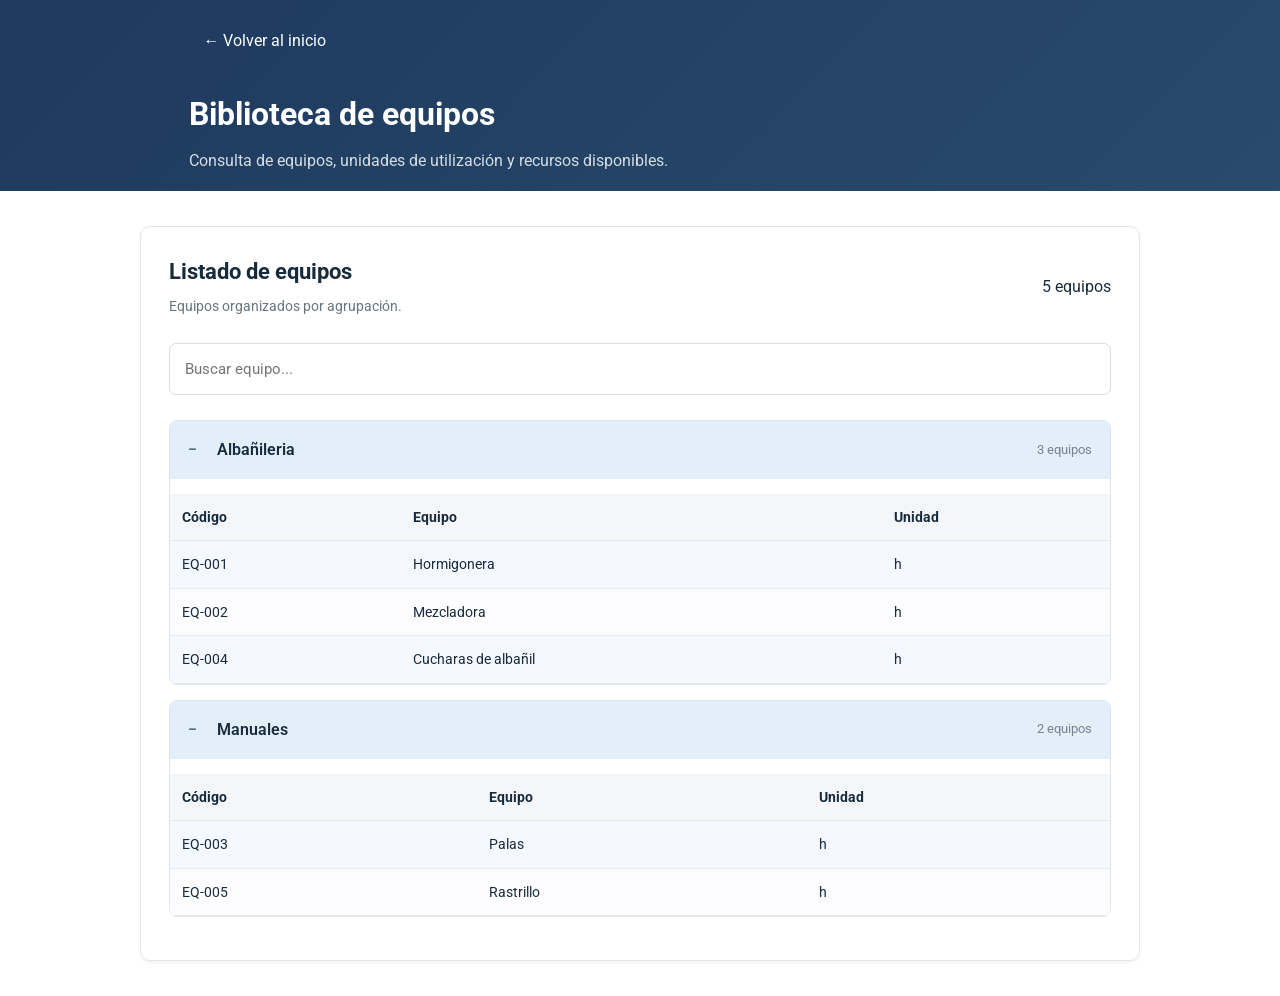
==== pages/equipos.html @ b7650334 "Version V.0.1.3 En esta version se agregaron las paginas de equipos y mano de obra, asi como tambien" ====
<!DOCTYPE html>
<html lang="es">
<head>
    <meta charset="UTF-8">
    <meta name="viewport" content="width=device-width, initial-scale=1.0">
    <title>Biblioteca de equipos</title>
    <link rel="preconnect" href="https://fonts.googleapis.com">
    <link rel="preconnect" href="https://fonts.gstatic.com" crossorigin>
    <link href="https://fonts.googleapis.com/css2?family=Montserrat:ital,wght@0,100..900;1,100..900&family=Quicksand:wght@300..700&family=Raleway:ital,wght@0,100..900;1,100..900&family=Roboto:ital,wght@0,100..900;1,100..900&family=Unkempt:wght@400;700&display=swap" rel="stylesheet">
    <link rel="stylesheet" href="../CSS/subitem.css">
    <link rel="stylesheet" href="../CSS/styles.css">
    <link rel="stylesheet" href="../CSS/paginas.css">
</head>
<body>
    <header class="encabezado encabezado-materiales">
        <div class="contenedor contenedor-equipos">
            <a href="../index.html" class="back-link">
                ← Volver al inicio
            </a>
            <h1>Biblioteca de equipos</h1>
            <p>
                Consulta de equipos, unidades de utilización y recursos disponibles.
            </p>
        </div>
    </header>
    <main class="contenedor contenedor-equipos">
        <section class="panel panel-equipos">
            <div class="encabezado-listado">
                <div>
                    <h2>Listado de equipos</h2>
                    <p>Equipos organizados por agrupación.</p>
                </div>
                <span id="cantidad-equipos"></span>
            </div>
            <div class="buscador">
                <input type="search" id="buscar-equipo" placeholder="Buscar equipo..." autocomplete="off"
                >
            </div>
            <div id="lista-agrupaciones"></div>
        </section>
    </main>
    <script type="module" src="../javascript/equipos.js"></script>
</body>
</html>
---- CSS/subitem.css ----
:root {
    --azul-principal: #243B53;
    --azul-header: #273b56;
    --azul-secundario: #486581;
    --blanco-fondo: #f1f3f6;
    --gris-texto: #627080;
    --gris-borde: #DCE2E8;
    --blanco: #FFFFFF;
    --azul-oscuro-texto:#253247;
}


/*Codigo de Copilot*/

:root {

    /* Colores principales */
    --color-primary: #1e3a5f;
    --color-primary-light: #294f7a;
    --color-secondary: #2563eb;

    /* Fondos */
    --color-bg: #f5f7fb;
    --color-card: #ffffff;
    --color-table-header: #f3f4f6;

    /* Textos */
    --color-text: #1f2937;
    --color-text-muted: #6b7280;
    --color-text-light: #ffffff;

    /* Bordes */
    --color-border: #d1d5db;
    --color-border-light: #e5e7eb;

    /* Estados */
    --color-success: #22c55e;
    --color-warning: #f59e0b;
    --color-danger: #ef4444;

    /* Sombras */
    --shadow-sm: 0 2px 4px rgba(0,0,0,.05);

    --shadow-md:
        0 4px 14px rgba(0,0,0,.05),
        0 1px 3px rgba(0,0,0,.08);

    --shadow-lg:
        0 8px 24px rgba(0,0,0,.08),
        0 2px 8px rgba(0,0,0,.06);

    /* Radios */
    --radius-sm: 8px;
    --radius-md: 12px;
    --radius-lg: 16px;

    /* Espaciados */
    --spacing-xs: 4px;
    --spacing-sm: 8px;
    --spacing-md: 16px;
    --spacing-lg: 24px;
    --spacing-xl: 32px;

    /* Transiciones */
    --transition-fast: .2s ease;
    --transition-normal: .3s ease;

    /* Ancho máximo */
    --container-width: 1400px;
    --color-apu: #2563eb;
    --color-materiales: #10b981;
    --color-mano-obra: #f59e0b;
    --color-equipos: #8b5cf6;
    --color-subitem: #0f172a;
    --color-header: #1e3a5f;
    --color-white: #ffffff;
    --back-bg-hover: rgba(255,255,255,.12);
    --back-bg-active: rgba(255,255,255,.18);
    --radius-md: 10px;
    --transition-normal: .25s ease;
}

/*Fin de odigo de Copilot*/


* {
    box-sizing: border-box;
    margin: 0;
    padding: 0;
}
body {
    font-family: "Roboto";
    background: var(--color-bg);
    color: var(--color-text);
}

.header {
    background: linear-gradient(
        135deg,
        var(--color-primary),
        var(--color-primary-light)
    ); 
    color: var(--color-text-light);
    padding: 24px 6%;
    box-shadow: var(--shadow-md);
}

.header a {
    color: #dce6f2;
    text-decoration: none;
}

.back-link {

    display: inline-flex;
    align-items: center;
    gap: 8px;
    padding: 10px 14px;
    color: var(--color-white);
    text-decoration: none;
    border-radius: var(--radius-md);
    transition: var(--transition-normal);
}

.back-link:hover {
    background: var(--back-bg-hover);
    transform: translateX(-2px);
}

.back-link:active {
    background: var(--back-bg-active);
}

.header h1 {
    margin-top: 15px;
    font-size: 23px;
}
.container {
    width: min(1100px, 92%);
    margin: 35px auto;
}
.page-heading {
    display: flex;
    justify-content: space-between;
    align-items: center;
    margin-bottom: 25px;
    gap: 15px;
}
.page-heading p {
    color: #758195;
    margin-top: 8px;
}
.panel {
    background: white;
    padding: 25px;
    border-radius: 10px;
    margin-bottom: 22px;
    border: 1px solid #e1e5eb;
}
.panel h3 {
    margin-bottom: 22px;
    color: #172b46;
}
.form-grid,
.selector-grid {
    display: grid;
    grid-template-columns: repeat(2, 1fr);
    gap: 18px;
}

label {
    display: flex;
    flex-direction: column;
    gap: 8px;
    font-size: 14px;
    font-weight: 600;
}

input,
select,
textarea {
    padding: 12px;
    border: 1px solid #d6dce5;
    border-radius: 6px;
    width: 100%;
    font: inherit;
}

textarea {
    min-height: 110px;
    resize: vertical;
    margin-bottom: 20px;
}

button {
    border: none;
    padding: 12px 16px;
    border-radius: 6px;
    cursor: pointer;
    font-weight: 600;
}

button:disabled {
    opacity: 0.5;
    cursor: not-allowed;
}

.primary {
    background: #1c4b7b;
    color: white;
}

.secondary {
    background: #e4e9ef;
    color: var(--azul-oscuro-texto);
}

.warning {
    background: #d97706;
    color: white;
}

.badge {
    padding: 8px 13px;
    border-radius: 20px;
    background: #e4e9ef;
    font-size: 13px;
}

.badge.publicado {
    background: #d8f3e2;
    color: #17683a;
}
.badge.borrador {
    background: #fff0d2;
    color: #946000;
}
.selector-grid {
    align-items: end;
    margin-bottom: 22px;
}
table {
    width: 100%;
    border-collapse: collapse;
    margin-top: 15px;
}
td, th {
    text-align: left;
    padding: 12px;
    border-bottom: 1px solid #e5e9ef;
}
th {
    background: #f4f6f9;
}
.actions {
    display: flex;
    justify-content: flex-end;
    flex-wrap: wrap;
    gap: 12px;
}
#mensaje {
    margin-top: 15px;
}
@media (max-width: 650px) {
    .form-grid,
    .selector-grid {
    grid-template-columns: 1fr;
    }
    .page-heading {
    align-items: flex-start;
    flex-direction: column;
    }
    .panel {
    padding: 18px;
    }
}

.dato-fijo {
    background: var(--blanco-fondo);
    border: 1px solid #e1e5eb;
    border-radius: 6px;
    padding: 12px;
    min-height: 42px;
    font-weight: 500;
    margin-top: 6px;
}

.campo-descripcion {
    grid-column: 1 / -1;
}


.sin-insumos {
    display: flex;
    align-items: center;
    gap: 12px;
    padding: 14px 16px;
    background-color: #eaf5ee;
    border: 1px solid #cce6d4;
    border-radius: 8px;
    color: #216b40;
}

.sin-insumos p, .recursos-pendientes p {
    margin: 4px 0 0;
    font-size: 0.85rem;
}

.recursos-pendientes {
    padding: 14px 16px;
    background-color: #fff7e6;
    border: 1px solid #f0dfb5;
    border-radius: 8px;
    color: #8a641c;
}
.estado-recursos {
    display: flex;
    align-items: center;
    gap: 12px;
    padding: 14px 16px;
    border-radius: 8px;
}

.estado-recursos p {
    margin: 4px 0 0;
    font-size: 0.85rem;
}

.icono-estado {
    display: flex;
    align-items: center;
    justify-content: center;
    flex-shrink: 0;
    width: 28px;
    height: 28px;
    border-radius: 50%;
    background-color: #d1ead9;
    font-weight: bold;
}


/* =========================================
    ESTILO DE FICHAS TÉCNICAS
========================================= */

/* Paneles generales */

.panel {
    background: var(--color-card);
    padding: 26px;
    border-radius: var(--radius-md);
    margin-bottom: 24px;
    border: 1px solid var(--color-border-light);
    box-shadow: var(--shadow-sm);
    transition: var(--transition-fast);
}

.panel h3 {
    color: var(--color-primary);
    font-size: 17px;
    font-weight: 700;
    margin-bottom: 22px;
    padding-bottom: 13px;
    border-bottom: 1px solid var(--color-border-light);
}

/* =========================================
    IDENTIFICACIÓN
========================================= */

.panel-identificacion {
    border-top: 3px solid var(--color-primary);
}

.panel-identificacion .dato-fijo {
    background: #f5f7fa;
    border: 1px solid #e1e7ee;
    border-radius: 8px;
    padding: 15px;
    min-height: 48px;
    margin-top: 7px;
    color: var(--color-text);
}

/* Código e identificación */

#id {
    font-family: monospace;
    font-size: 16px;
    font-weight: 700;
    color: var(--color-primary);
    background: #edf3f9;
    border-color: #d5e1ed;
}

/* Unidad */

#unidad {
    font-size: 16px;
    font-weight: 700;
    color: var(--color-primary);
}

/* Descripción */

#descripcion {
    font-size: 16px;
    font-weight: 600;
    line-height: 1.5;
}


/* =========================================
    RECURSOS
========================================= */

.panel-recursos {
    position: relative;
    overflow: hidden;
}

.panel-recursos h3 {
    display: flex;
    align-items: center;
}

/* Colores de identificación */

.panel-materiales {
    border-left: 4px solid var(--color-materiales);
}

.panel-mano-obra {
    border-left: 4px solid var(--color-mano-obra);
}

.panel-equipos {
    border-left: 4px solid var(--color-equipos);
}

/* Contenedores de tablas */

#tabla-materiales,
#tabla-mano-obra,
#tabla-equipos {
    border-radius: 8px;
    overflow-x: auto;
    background: #fafbfd;
    padding: 8px;
}

/* Tablas */

.panel-recursos table {
    width: 100%;
    border-collapse: collapse;
    margin-top: 0;
}

.panel-recursos th {
    background: #edf1f6;
    color: var(--color-primary);
    font-size: 13px;
    font-weight: 700;
    padding: 13px;
}

.panel-recursos td {
    padding: 13px;
    font-size: 14px;
    color: var(--color-text);
    border-bottom: 1px solid #e8edf2;
}

/* Filas intercaladas */

.panel-recursos tbody tr:nth-child(even) {
    background: #f5f7fa;
}

.panel-recursos tbody tr:nth-child(odd) {
    background: #ffffff;
}

/* Efecto al pasar el mouse */

.panel-recursos tbody tr:hover {
    background: #edf3f9;
    transition: background .2s ease;
}


/* =========================================
    INFORMACIÓN COMPLEMENTARIA
========================================= */

.panel-complementaria {
    background: #f8fafc;
    border: 1px solid var(--color-border-light);
}

.panel-complementaria h3 {
    color: var(--color-text-muted);
}

.panel-complementaria label {
    margin-bottom: 20px;
}

.panel-complementaria p {
    background: white;
    border: 1px solid var(--color-border-light);
    border-radius: 8px;
    padding: 14px;
    margin-top: 8px;
    min-height: 45px;
    font-size: 14px;
    line-height: 1.6;
    font-weight: 400;
    color: var(--color-text);
}


/* =========================================
    RESPONSIVE
========================================= */

@media (max-width: 650px) {

    .panel {
        padding: 18px;
    }

    .panel-recursos {
        padding: 15px;
    }

    .panel-recursos table {
        min-width: 500px;
    }

    .dato-fijo {
        font-size: 14px;
    }
}
---- CSS/styles.css ----
/* =================================
    1. CONFIGURACION GENERAL
================================= */
:root {
    --azul-principal: #243B53;
    --azul-oscuro: #172B3D;
    --azul-secundario: #486581;
    --gris-fondo: #F3F5F7;
    --gris-texto: #627080;
    --gris-borde: #DCE2E8;
    --blanco: #FFFFFF;
}

/*Codigo de copilot*/

:root {

    --color-primary: #19304f;
    --color-primary-light: #24446d;
    --color-white: #ffffff;
    --color-accent: #4ea1ff;
    --color-text-muted:
        rgba(255,255,255,.75);
    --shadow-header:
        0 10px 30px rgba(0,0,0,.15);
    --radius-md: 12px;
    --transition: .25s ease;
    --color-border: #e2e8f0;
    --color-hover: #f8fafc;
    --color-arrow-bg: #edf2f7;
    --color-arrow-hover: #dbeafe;
    --radius-sm: 10px;
    --radius-md: 14px;
    --transition-fast: .2s ease;
    --transition-normal: .35s ease;
}
/*Fin de codigo de copliot*/

* {
    margin: 0;
    padding: 0;
    box-sizing: border-box;
}
html {
    scroll-behavior: smooth;
}
body {
    font-family: "Roboto", sans-serif;
    background-color: var(--blanco);
    color: var(--azul-oscuro);
    line-height: 1.6;
}

/* =================================
    2. HEADER
================================= */

.header {
    width: 100%;
    min-height: 85px;
    display: flex;
    justify-content: space-between;
    align-items: center;
    padding: 0 8%;
    background:
        linear-gradient(
            135deg,
            var(--color-primary),
            var(--color-primary-light)
        );
    color: var(--blanco);
    box-shadow: var(--shadow-header);
}

.logo {
    display: flex;
    align-items: center;
    gap: 18px;
    text-decoration: none;
    color: var(--blanco);
}

.logo img {
    width: 64px;
    height: 64px;
    object-fit: contain;
    border-radius: var(--radius-md);
    background: rgba(255,255,255,.12);
    padding: 10px;
}

.logo h2 {
    font-size: 26px;
    font-weight: 800;
    border: 2px solid var(--blanco);
    padding: 4px 8px;
}
.logo-title {
    display: block;
    font-size: 1.6rem;
    font-weight: 700;
    letter-spacing: .5px;
}

.logo-subtitle {
    display: block;
    font-size: .9rem;
    color: var(--color-text-muted);
    margin-top: 4px;
}

.logo span {
    font-size: 17px;
    font-weight: 600;
}

.nav {
    display: flex;
    gap: 20px;
    margin-top: 25px;
}

.nav a {
    color: var(--blanco);
    text-decoration: none;
    font-size: 14px;
    padding: 10px 16px;
    border-radius: 10px;
    transition: var(--transition);
}

.nav a:hover {
    background:
        rgba(255,255,255,.12);
    transform:
        translateY(-1px);
}

.nav a.active {
    background: white;
    color: var(--color-primary);
    font-weight: 600;
}

/* =================================
    3. INICIO
================================= */

.inicio {
    min-height: 650px;
    display: flex;
    align-items: center;
    padding: 80px 10%;
    background-color: var(--gris-fondo);
}

.inicio-contenido {
    max-width: 750px;
}

.etiqueta {
    color: var(--azul-secundario);
    font-size: 12px;
    font-weight: 700;
    letter-spacing: 2px;
}

.inicio h1 {
    font-size: clamp(42px, 6vw, 68px);
    line-height: 1.15;
    margin: 20px 0;
    color: var(--azul-oscuro);
    text-transform: uppercase;
}

.inicio h1 span {
    display: block;
    color: var(--azul-secundario);
}

.inicio p {
    max-width: 600px;
    color: var(--gris-texto);
    font-size: 17px;
    margin-bottom: 30px;
}

.boton-principal {
    display: inline-block;
    padding: 13px 25px;
    background-color: var(--azul-principal);
    color: var(--blanco);
    text-decoration: none;
    border-radius: 5px;
    transition: background-color 0.3s;
}

.boton-principal:hover {
    background-color: var(--azul-secundario);
}

/* =================================
    4. RUBROS
================================= */

.rubros {
    padding: 90px 8%;
}

.titulo-seccion {
    margin-bottom: 40px;
}

.titulo-seccion span {
    color: var(--azul-secundario);
    font-size: 12px;
    font-weight: 700;
    letter-spacing: 2px;
}

.titulo-seccion h2 {
    font-size: 36px;
    margin: 8px 0;
}

.titulo-seccion p {
    color: var(--gris-texto);
}

.rubros-contenedor {
    display: grid;
    grid-template-columns: repeat(2, 1fr);
    gap: 25px;
}

.rubro-card {
    padding: 30px;
    background-color: var(--blanco);
    border: 1px solid var(--gris-borde);
    border-radius: 7px;
    transition: transform 0.3s, box-shadow 0.3s;
}

.rubro-card:hover {
    transform: translateY(-5px);
    box-shadow: 0 8px 20px rgba(0, 0, 0, 0.08);
}

.rubro-card h3 {
    font-size: 19px;
    margin-bottom: 12px;
}

.rubro-card p {
    color: var(--gris-texto);
    margin-bottom: 20px;
}

.rubro-card a {
    color: var(--azul-secundario);
    text-decoration: none;
    font-weight: 700;
}

.rubro-toggle {
    width: calc(100% - 32px);
    display: flex;
    align-items: center;
    justify-content: space-between;
    gap: 12px;
    padding: 14px 0px;
    border: none;
    background: transparent;
    cursor: pointer;
    transition:
        background var(--transition-fast),
        color var(--transition-fast);
}

.rubro-toggle:hover {
    background: var(--color-hover);
    border-radius: var(--radius-sm);
}

.toggle-label {
    color: var(--color-primary);
    font-size: 1rem;
    font-weight: 600;
    text-align: left;
}

.flecha {
    display: flex;
    align-items: center;
    justify-content: center;
    width: 20px;
    height: 20px;
    border-radius: 50%;
    color: var(--color-primary);
    line-height: 1;
    font-size: 1.1rem;
    transition:
        transform var(--transition-normal),
}

.flecha svg {
    width: 18px;
    height: 18px;
}



.rubro-toggle.active .flecha {
    transform: rotate(180deg);
}

.rubro-toggle:focus-visible {
    outline: 3px solid rgba(37,99,235,.25);
    outline-offset: 4px;
    border-radius: var(--radius-sm);
}

.rubro-toggle {
    position: relative;
}

.rubro-toggle::after {
    content: "";
    position: absolute;
    left: 0;
    bottom: -4px;
    width: 0;
    height: 2px;
    background: var(--color-primary);
    transition: width .3s ease;
}

.rubro-toggle:hover::after,
.rubro-toggle.active::after {
    width: 100%;
}
/* =================================
    5. INFORMACION
================================= */

.informacion {
    padding: 80px 10%;
    background-color: var(--gris-fondo);
}

.informacion > p {
    max-width: 750px;
    color: var(--gris-texto);
    font-size: 16px;
}

/* =================================
    6. FOOTER
================================= */

.footer {
    padding: 45px 8%;
    background-color: var(--azul-oscuro);
    color: var(--blanco);
}

.footer p {
    color: #C3CED8;
    margin: 10px 0;
}

.footer span {
    font-size: 12px;
    color: #A9B7C5;
}

/* =================================
    7. ADAPTACION A CELULARES
================================= */

@media (max-width: 768px) {
    .header {
        flex-direction: column;
        gap: 20px;
        padding: 20px;
    }
    .nav {
        flex-wrap: wrap;
        justify-content: center;
        gap: 15px;
    }
    .logo span {
        font-size: 14px;
    }
    .inicio {
        min-height: 550px;
        padding: 60px 7%;
    }
    .rubros {
        padding: 60px 7%;
    }
    .rubros-contenedor {
        grid-template-columns: 1fr;
    }
    .titulo-seccion h2 {
        font-size: 29px;
    }
}

/* =================================
    MENU DESPLEGABLE DE RUBROS
================================= */

.rubro-toggle {
    width: 100%;
    display: flex;
    justify-content: space-between;
    align-items: center;
    padding: 12px 0;
    background: none;
    border: none;
    border-top: 1px solid var(--gris-borde);
    color: var(--azul-secundario);
    font-size: 14px;
    font-weight: 700;
    text-align: left;
    cursor: pointer;
}

/* EFECTO AL PASAR EL CURSOR */

.rubro-toggle:hover {
    color: var(--azul-oscuro);
}

/* FLECHA DEL DESPLEGABLE */

.flecha {
    font-size: 20px;
    transition: transform 0.3s;
}

/* GIRO DE LA FLECHA */

.rubro-toggle.activo .flecha {
    transform: rotate(180deg);
}

/* CONTENEDOR DE ITEMS */

.subitems-contenedor {
    display: none;
    padding-top: 10px;
    border-top: 1px solid var(--gris-borde);
}

/* CUANDO EL MENU ESTA ABIERTO */

.subitems-contenedor.abierto {
    display: block;
}

/* GRUPOS DE ITEMS */

.grupo-item {
    margin-bottom: 15px;
}

.grupo-item h4 {
    font-size: 14px;
    color: var(--azul-oscuro);
    margin-bottom: 8px;
}

/* LISTA DE SUBITEMS */

.lista-subitems {
    list-style: none;
    padding-left: 12px;
    border-left: 2px solid var(--gris-borde);
}

.lista-subitems li {
    margin-bottom: 8px;
}

.lista-subitems a {
    color: var(--gris-texto);
    font-size: 13px;
    text-decoration: none;
    transition: color 0.3s;
}

.lista-subitems a:hover {
    color: var(--azul-principal);
    text-decoration: underline;
}


.footer {
    display: flex;
    justify-content: space-between;
    align-items: center;
    flex-wrap: wrap;
    gap: 30px;
    padding: 35px 8%;
}

.footer-info h3 {
    margin-bottom: 8px;
}

.footer-info p {
    margin-bottom: 8px;
}

.footer-info span {
    font-size: 0.85rem;
    opacity: 0.7;
}

.footer-contacto {
    display: flex;
    flex-direction: column;
    gap: 10px;
}

.footer-contacto h4 {
    margin-bottom: 5px;
}

.footer-contacto a {
    color: inherit;
    text-decoration: none;
    transition: opacity 0.2s;
}

.footer-contacto a:hover {
    opacity: 0.7;
}



/* ================================
   NAVEGACIÓN PRINCIPAL
================================ */

.nav {
    display: flex;
    align-items: center;
    justify-content: center;
    gap: 10px;
}

/* Enlaces y botones */

.nav-link {
    display: inline-flex;
    align-items: center;
    gap: 8px;
    padding: 10px 16px;
    color: var(--blanco);
    text-decoration: none;
    font: inherit;
    font-size: 0.95rem;
    font-weight: 500;
    background: transparent;
    border: none;
    border-radius: 8px;
    cursor: pointer;
    transition: background 0.25s ease,
                color 0.25s ease;
}

.nav-link:hover {
    background-color: rgba(255, 255, 255, 0.10);
}

/* ================================
   MENÚ DESPLEGABLE
================================ */

.nav-dropdown {
    position: relative;
}

.nav-dropdown-btn {
    font-family: inherit;
}

.flecha-dropdown {
    display: inline-block;
    font-size: 1.1rem;
    transition: transform 0.25s ease;
}

/* Menú oculto */

.dropdown-menu {
    position: absolute;
    top: calc(100% + 12px);
    left: 0;

    min-width: 220px;
    padding: 8px;

    background-color: var(--azul-secundario);
    border: 1px solid var(--color-border);
    border-radius: 12px;

    box-shadow: 0 12px 30px rgba(0, 0, 0, 0.15);

    opacity: 0;
    visibility: hidden;
    transform: translateY(8px);

    transition: opacity 0.2s ease,
                transform 0.2s ease,
                visibility 0.2s ease;

    z-index: 100;
}

/* Estado abierto */

.nav-dropdown.abierto .dropdown-menu {
    opacity: 1;
    visibility: visible;
    transform: translateY(0);
}

.nav-dropdown.abierto .flecha-dropdown {
    transform: rotate(180deg);
}

/* Opciones del desplegable */

.dropdown-link {
    display: flex;
    align-items: center;
    gap: 12px;
    padding: 12px;
    color: var(--blanco);
    text-decoration: none;
    font-size: 0.9rem;
    border-radius: 8px;
    transition: background 0.2s ease,
                color 0.2s ease;
}

.dropdown-link span {
    color: var(--color-secundario);
    font-size: 0.75rem;
    font-weight: 600;
}

.dropdown-link:hover {
    background-color: var(--gris-fondo);
}

.titulo-item-borrado {
    display: none !important; 
}
---- CSS/paginas.css ----
:root {
    --fondo-encabezados: #f2f8fa;
    --fondo-agrupaciones: #e2effa;
    --fondo-header-1: #1e3a5f;
    --fondo-header-2: #294a6a;
    --fondo-fila-1: #f5f8fe;
    --fondo-fila-2: #fdfdff;
}

body {
    font-family: "Roboto";
}



/* ENCABEZADO */

.encabezado {
    padding: 2vh 6%;
    background: linear-gradient(
        135deg,
        var(--fondo-header-1),
        var(--fondo-header-2)
    ); 
    color: white;
}

.contenedor {
    width: min(1200px, 90%);
    margin: 0 auto;
}

.contenedor-materiales {
    width: min(1200px, 90%);
    margin: 0 auto;
}

.contenedor-equipos {
    width: min(1000px, 80%);
    margin: 0 auto;
}

.encabezado h1 {
    margin: 25px 0 8px;
    font-size: 2rem;
}

.encabezado p {
    margin: 0;
    color: #d5dde3;
}

/* CONTENIDO */

.panel {
    margin: 35px 0;
    padding: 28px;
    background-color: white;
    border: 1px solid #e2e6e9;
    border-radius: 10px;
}

.encabezado-listado {
    display: flex;
    justify-content: space-between;
    align-items: center;
    gap: 15px;
    margin-bottom: 25px;
}

.encabezado-listado h2 {
    margin: 0 0 5px;
    font-size: 1.35rem;
}

.encabezado-listado p {
    margin: 0;
    color: #687580;
    font-size: 0.9rem;
}

#cantidad-materiales {
    color: #687580;
    font-size: 0.85rem;
}


/* BUSCADOR */

.buscador {
    margin-bottom: 25px;
}

.buscador input {
    width: 100%;
    padding: 13px 15px;
    border: 1px solid #d8dee3;
    border-radius: 7px;
    font-size: 0.95rem;
    outline: none;
}

.buscador input:focus {
    border-color: #52758f;
    box-shadow: 0 0 0 3px rgba(82, 117, 143, 0.12);
}


/* AGRUPACIONES */

.agrupacion {
    margin-bottom: 15px;
    border: 1px solid #e0e5e9;
    border-radius: 8px;
    overflow: hidden;
}

.agrupacion summary {
    display: flex;
    justify-content: space-between;
    align-items: center;
    gap: 15px;
    padding: 16px 18px;
    background-color: var(--fondo-agrupaciones);
    cursor: pointer;
    font-weight: 600;
    list-style: none;
}

.agrupacion summary::-webkit-details-marker {
    display: none;
}

.agrupacion summary::before {
    content: "+";
    margin-right: 5px;
    color: #526d80;
}

.agrupacion[open] summary::before {
    content: "−";
}

.cantidad-agrupacion {
    margin-left: auto;
    color: #78838c;
    font-size: 0.8rem;
    font-weight: 400;
}


/* TABLA */

.tabla-materiales {
    width: 100%;
    border-collapse: collapse;
    font-size: 0.88rem;
}

.tabla-equipos {
    width: 100%;
    border-collapse: collapse;
    font-size: 0.88rem;
}

.tabla-equipos {
    width: 100%;
    border-collapse: collapse;
    font-size: 0.88rem;
}

.tabla-materiales th,
.tabla-materiales td {
    padding: 13px 15px;
    text-align: left;
    border-bottom: 1px solid #e9edef;
}

.tabla-materiales th {
    background-color: var(--fondo-encabezados);
    color: #66737d;
    font-size: 0.78rem;
    font-weight: 600;
}

.tabla-materiales tbody tr:last-child td {
    border-bottom: none;
}
table tbody tr:nth-child(odd) {
    background-color: var(--fondo-fila-1);
}
table tbody tr:nth-child(even) {
    background-color: var(--fondo-fila-2);
}
/* Transición suave al pasar el mouse */
table tbody tr {
    transition: background-color 0.2s ease;
}
table tbody tr:hover {
    background-color: #e8eff8;
}

.precio-pendiente {
    color: #a36b20;
    font-size: 0.82rem;
}


/* ADAPTACIÓN A CELULARES */

@media (max-width: 750px) {
    .panel-materiales {
        padding: 18px;
    }
    .encabezado-listado {
        align-items: flex-start;
        flex-direction: column;
    }
    .tabla-materiales {
        min-width: 750px;
    }
    .agrupacion-materiales {
        overflow-x: auto;
    }
}
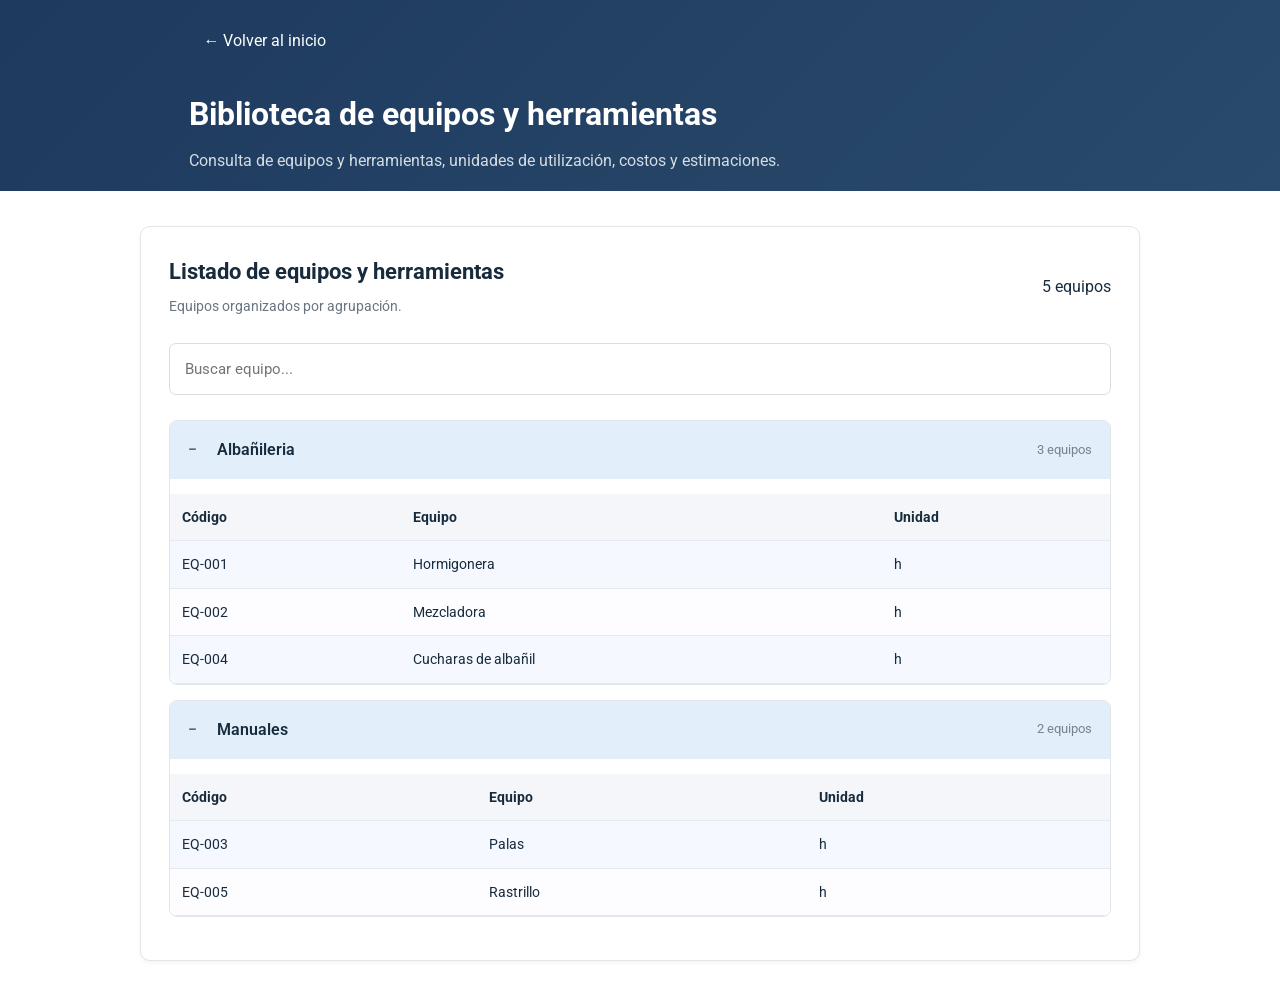
==== commit 8abb2df1: "Version V.0.2.0 En esta version se dio un gran salto. Se empezaron a completar datos de materiales, " ====
--- a/pages/equipos.html
+++ b/pages/equipos.html
@@ -17,9 +17,9 @@
             <a href="../index.html" class="back-link">
                 ← Volver al inicio
             </a>
-            <h1>Biblioteca de equipos</h1>
+            <h1>Biblioteca de equipos y herramientas</h1>
             <p>
-                Consulta de equipos, unidades de utilización y recursos disponibles.
+                Consulta de equipos y herramientas, unidades de utilización, costos y estimaciones.
             </p>
         </div>
     </header>
@@ -27,7 +27,7 @@
         <section class="panel panel-equipos">
             <div class="encabezado-listado">
                 <div>
-                    <h2>Listado de equipos</h2>
+                    <h2>Listado de equipos y herramientas</h2>
                     <p>Equipos organizados por agrupación.</p>
                 </div>
                 <span id="cantidad-equipos"></span>
--- a/CSS/subitem.css
+++ b/CSS/subitem.css
@@ -7,8 +7,13 @@
     --gris-borde: #DCE2E8;
     --blanco: #FFFFFF;
     --azul-oscuro-texto:#253247;
-}
-
+    --borrador-fondo: #f1eee9;
+    --borrador-texto: #504b32;
+    --borrador-borde: #d4bdb2;
+    --publicado-fondo: #dcfce7;
+    --publicado-texto: #166534;
+    --publicado-borde: #bbf7d0;
+}
 
 /*Codigo de Copilot*/
 
@@ -220,21 +225,6 @@
     color: white;
 }
 
-.badge {
-    padding: 8px 13px;
-    border-radius: 20px;
-    background: #e4e9ef;
-    font-size: 13px;
-}
-
-.badge.publicado {
-    background: #d8f3e2;
-    color: #17683a;
-}
-.badge.borrador {
-    background: #fff0d2;
-    color: #946000;
-}
 .selector-grid {
     align-items: end;
     margin-bottom: 22px;
@@ -522,6 +512,251 @@
 
 
 /* =========================================
+   06. ANALISIS DE PRECIO UNITARIO
+========================================= */
+
+/* Contenedor general del APU */
+
+.panel-apu {
+    max-width: 900px;
+    margin-left: auto;
+    margin-right: auto;
+    border-top: 3px solid var(--color-apu);
+}
+
+/* Subtítulos: costo directo e indirecto */
+
+#tabla-apu h4 {
+    font-size: 16px;
+    color: var(--color-primary);
+    margin: 28px 0 12px;
+    padding-bottom: 9px;
+    border-bottom: 1px solid var(--color-border);
+}
+
+#tabla-apu h4:first-child {
+    margin-top: 10px;
+}
+
+/* Tablas del APU */
+
+#tabla-apu table {
+    width: 100%;
+    border-collapse: collapse;
+    margin-bottom: 25px;
+}
+
+/* Celdas */
+
+#tabla-apu td,
+#tabla-apu th {
+    padding: 14px 16px;
+    font-size: 14px;
+    border-bottom: 1px solid var(--color-border-light);
+}
+
+/* Importes alineados a la derecha */
+
+#tabla-apu td:last-child,
+#tabla-apu th:last-child {
+    text-align: right;
+    font-weight: 600;
+    font-variant-numeric: tabular-nums;
+}
+
+/* Filas intercaladas */
+
+#tabla-apu tbody tr:nth-child(even) {
+    background: #f5f7fa;
+}
+
+#tabla-apu tbody tr:nth-child(odd) {
+    background: #ffffff;
+}
+
+/* Filas de subtotales */
+
+#tabla-apu tr:has(th) {
+    background: #eaf0f7;
+    color: var(--color-primary);
+    font-weight: 700;
+}
+
+#tabla-apu tr:has(th) th {
+    border-top: 1px solid #d5dfeb;
+    border-bottom: 2px solid #d5dfeb;
+    padding-top: 15px;
+    padding-bottom: 15px;
+}
+
+/* Precio unitario final */
+
+#tabla-apu h3 {
+    margin-top: 25px;
+    padding: 20px;
+    background: #eaf1f9;
+    border: 1px solid #d5e1ed;
+    border-left: 4px solid var(--color-apu);
+    border-radius: 8px;
+    color: var(--color-primary);
+    font-size: 19px;
+    line-height: 1.5;
+}
+
+
+/* =========================================
+   ESTADO DE PUBLICACIÓN DEL SUBÍTEM
+========================================= */
+
+.page-heading {
+    align-items: center;
+}
+
+.estado-container {
+    display: flex;
+    align-items: center;
+    justify-content: flex-end;
+    flex-shrink: 0;
+}
+
+.estado {
+    display: inline-flex;
+    align-items: center;
+    justify-content: center;
+    padding: 12px 14px;
+    border-radius: 15px;
+    font-size: 16px;
+    font-weight: 700;
+    letter-spacing: 0.5px;
+}
+
+/* Estado publicado */
+.estado-publicado {
+    background: var(--publicado-fondo);
+    color: var(--publicado-texto);
+    border: 1px solid var(--publicado-borde);
+}
+/* Estado borrador */
+.estado-borrador {
+    background: var(--borrador-fondo);
+    color: var(--borrador-texto);
+    border: 1px solid var(--borrador-borde);
+}
+
+strong {
+    font-weight: 900;
+}
+
+
+.fila-grupo-item td {
+    background-color: #eaf0f6;
+    color: #294f70;
+    font-weight: 700;
+    padding: 13px 15px;
+    border-bottom: 1px solid #d5dfe8;
+}
+
+
+/* ==========================================
+   07. FUENTES DE CÁLCULO
+========================================== */
+
+.panel-fuentes {
+    display: flex;
+    flex-direction: column;
+    gap: 15px;
+    text-decoration:none;
+}
+
+.descripcion-seccion {
+    color: #64748b;
+    font-size: 14px;
+    margin-top: -8px;
+}
+
+#lista-fuentes {
+    display: flex;
+    flex-direction: column;
+    gap: 12px;
+}
+
+.tarjeta-fuente {
+    padding: 16px 18px;
+
+    background-color: #f8fafc;
+    border: 1px solid #e2e8f0;
+    border-left: 4px solid #527d9b;
+    border-radius: 8px;
+}
+
+.fuente-encabezado {
+    display: flex;
+    align-items: center;
+    justify-content: space-between;
+    gap: 12px;
+    flex-wrap: wrap;
+}
+
+.fuente-encabezado h4 {
+    margin: 0;
+    color: #26394d;
+    font-size: 15px;
+}
+
+.fuente-tipo {
+    padding: 4px 9px;
+    background-color: #e8f0f5;
+    color: #42647e;
+    border-radius: 5px;
+    font-size: 11px;
+    font-weight: 600;
+}
+
+.fuente-libro {
+    margin: 10px 0;
+    color: #334155;
+    font-size: 14px;
+    font-weight: 500;
+    text-decoration: none !important;
+}
+
+.fuente-datos {
+    display: flex;
+    flex-wrap: wrap;
+    gap: 8px;
+    text-decoration: none !important;
+}
+
+.fuente-datos span {
+    padding: 5px 9px;
+    background-color: #edf2f7;
+    border-radius: 5px;
+    color: #475569;
+    font-size: 12px;
+    text-decoration: none;
+}
+
+.fuente-descripcion {
+    margin: 12px 0 0;
+    color: #64748b;
+    font-size: 13px;
+    line-height: 1.5;
+    text-decoration: none;
+}
+
+.mensaje-vacio {
+    padding: 16px;
+    background-color: #f8fafc;
+    border: 1px dashed #cbd5e1;
+    border-radius: 8px;
+    color: #64748b;
+    font-size: 14px;
+}
+
+a * {
+    text-decoration: none !important;
+}
+/* =========================================
     RESPONSIVE
 ========================================= */
 
@@ -542,4 +777,30 @@
     .dato-fijo {
         font-size: 14px;
     }
-}
+
+    .panel-apu {
+        width: 100%;
+    }
+
+    #tabla-apu td,
+    #tabla-apu th {
+        padding: 11px 9px;
+        font-size: 13px;
+    }
+
+    #tabla-apu h3 {
+        font-size: 16px;
+    }
+
+    .page-heading {
+        align-items: flex-start;
+    }
+
+    .estado {
+        padding: 10px 12px;
+        font-size: 13px;
+        border-radius: 15px;
+    }
+}
+
+
--- a/CSS/styles.css
+++ b/CSS/styles.css
@@ -5,7 +5,8 @@
 :root {
     --azul-principal: #243B53;
     --azul-oscuro: #172B3D;
-    --azul-secundario: #486581;
+    --azul-secundario: #315591;
+    --azul-menu: #455a82;
     --gris-fondo: #F3F5F7;
     --gris-texto: #627080;
     --gris-borde: #DCE2E8;
@@ -115,11 +116,22 @@
     font-weight: 600;
 }
 
+
+
+/* ================================
+NAVEGACIÓN PRINCIPAL
+================================ */
+
 .nav {
     display: flex;
-    gap: 20px;
+    align-items: center;
+    justify-content: center;
+    gap: 10px;
     margin-top: 25px;
-}
+    flex-wrap: nowrap;
+}
+
+/* Enlaces y botones */
 
 .nav a {
     color: var(--blanco);
@@ -143,421 +155,10 @@
     font-weight: 600;
 }
 
-/* =================================
-    3. INICIO
-================================= */
-
-.inicio {
-    min-height: 650px;
-    display: flex;
-    align-items: center;
-    padding: 80px 10%;
-    background-color: var(--gris-fondo);
-}
-
-.inicio-contenido {
-    max-width: 750px;
-}
-
-.etiqueta {
-    color: var(--azul-secundario);
-    font-size: 12px;
-    font-weight: 700;
-    letter-spacing: 2px;
-}
-
-.inicio h1 {
-    font-size: clamp(42px, 6vw, 68px);
-    line-height: 1.15;
-    margin: 20px 0;
-    color: var(--azul-oscuro);
-    text-transform: uppercase;
-}
-
-.inicio h1 span {
-    display: block;
-    color: var(--azul-secundario);
-}
-
-.inicio p {
-    max-width: 600px;
-    color: var(--gris-texto);
-    font-size: 17px;
-    margin-bottom: 30px;
-}
-
-.boton-principal {
-    display: inline-block;
-    padding: 13px 25px;
-    background-color: var(--azul-principal);
-    color: var(--blanco);
-    text-decoration: none;
-    border-radius: 5px;
-    transition: background-color 0.3s;
-}
-
-.boton-principal:hover {
-    background-color: var(--azul-secundario);
-}
-
-/* =================================
-    4. RUBROS
-================================= */
-
-.rubros {
-    padding: 90px 8%;
-}
-
-.titulo-seccion {
-    margin-bottom: 40px;
-}
-
-.titulo-seccion span {
-    color: var(--azul-secundario);
-    font-size: 12px;
-    font-weight: 700;
-    letter-spacing: 2px;
-}
-
-.titulo-seccion h2 {
-    font-size: 36px;
-    margin: 8px 0;
-}
-
-.titulo-seccion p {
-    color: var(--gris-texto);
-}
-
-.rubros-contenedor {
-    display: grid;
-    grid-template-columns: repeat(2, 1fr);
-    gap: 25px;
-}
-
-.rubro-card {
-    padding: 30px;
-    background-color: var(--blanco);
-    border: 1px solid var(--gris-borde);
-    border-radius: 7px;
-    transition: transform 0.3s, box-shadow 0.3s;
-}
-
-.rubro-card:hover {
-    transform: translateY(-5px);
-    box-shadow: 0 8px 20px rgba(0, 0, 0, 0.08);
-}
-
-.rubro-card h3 {
-    font-size: 19px;
-    margin-bottom: 12px;
-}
-
-.rubro-card p {
-    color: var(--gris-texto);
-    margin-bottom: 20px;
-}
-
-.rubro-card a {
-    color: var(--azul-secundario);
-    text-decoration: none;
-    font-weight: 700;
-}
-
-.rubro-toggle {
-    width: calc(100% - 32px);
-    display: flex;
-    align-items: center;
-    justify-content: space-between;
-    gap: 12px;
-    padding: 14px 0px;
-    border: none;
-    background: transparent;
-    cursor: pointer;
-    transition:
-        background var(--transition-fast),
-        color var(--transition-fast);
-}
-
-.rubro-toggle:hover {
-    background: var(--color-hover);
-    border-radius: var(--radius-sm);
-}
-
-.toggle-label {
-    color: var(--color-primary);
-    font-size: 1rem;
-    font-weight: 600;
-    text-align: left;
-}
-
-.flecha {
-    display: flex;
-    align-items: center;
-    justify-content: center;
-    width: 20px;
-    height: 20px;
-    border-radius: 50%;
-    color: var(--color-primary);
-    line-height: 1;
-    font-size: 1.1rem;
-    transition:
-        transform var(--transition-normal),
-}
-
-.flecha svg {
-    width: 18px;
-    height: 18px;
-}
-
-
-
-.rubro-toggle.active .flecha {
-    transform: rotate(180deg);
-}
-
-.rubro-toggle:focus-visible {
-    outline: 3px solid rgba(37,99,235,.25);
-    outline-offset: 4px;
-    border-radius: var(--radius-sm);
-}
-
-.rubro-toggle {
-    position: relative;
-}
-
-.rubro-toggle::after {
-    content: "";
-    position: absolute;
-    left: 0;
-    bottom: -4px;
-    width: 0;
-    height: 2px;
-    background: var(--color-primary);
-    transition: width .3s ease;
-}
-
-.rubro-toggle:hover::after,
-.rubro-toggle.active::after {
-    width: 100%;
-}
-/* =================================
-    5. INFORMACION
-================================= */
-
-.informacion {
-    padding: 80px 10%;
-    background-color: var(--gris-fondo);
-}
-
-.informacion > p {
-    max-width: 750px;
-    color: var(--gris-texto);
-    font-size: 16px;
-}
-
-/* =================================
-    6. FOOTER
-================================= */
-
-.footer {
-    padding: 45px 8%;
-    background-color: var(--azul-oscuro);
-    color: var(--blanco);
-}
-
-.footer p {
-    color: #C3CED8;
-    margin: 10px 0;
-}
-
-.footer span {
-    font-size: 12px;
-    color: #A9B7C5;
-}
-
-/* =================================
-    7. ADAPTACION A CELULARES
-================================= */
-
-@media (max-width: 768px) {
-    .header {
-        flex-direction: column;
-        gap: 20px;
-        padding: 20px;
-    }
-    .nav {
-        flex-wrap: wrap;
-        justify-content: center;
-        gap: 15px;
-    }
-    .logo span {
-        font-size: 14px;
-    }
-    .inicio {
-        min-height: 550px;
-        padding: 60px 7%;
-    }
-    .rubros {
-        padding: 60px 7%;
-    }
-    .rubros-contenedor {
-        grid-template-columns: 1fr;
-    }
-    .titulo-seccion h2 {
-        font-size: 29px;
-    }
-}
-
-/* =================================
-    MENU DESPLEGABLE DE RUBROS
-================================= */
-
-.rubro-toggle {
-    width: 100%;
-    display: flex;
-    justify-content: space-between;
-    align-items: center;
-    padding: 12px 0;
-    background: none;
-    border: none;
-    border-top: 1px solid var(--gris-borde);
-    color: var(--azul-secundario);
-    font-size: 14px;
-    font-weight: 700;
-    text-align: left;
-    cursor: pointer;
-}
-
-/* EFECTO AL PASAR EL CURSOR */
-
-.rubro-toggle:hover {
-    color: var(--azul-oscuro);
-}
-
-/* FLECHA DEL DESPLEGABLE */
-
-.flecha {
-    font-size: 20px;
-    transition: transform 0.3s;
-}
-
-/* GIRO DE LA FLECHA */
-
-.rubro-toggle.activo .flecha {
-    transform: rotate(180deg);
-}
-
-/* CONTENEDOR DE ITEMS */
-
-.subitems-contenedor {
-    display: none;
-    padding-top: 10px;
-    border-top: 1px solid var(--gris-borde);
-}
-
-/* CUANDO EL MENU ESTA ABIERTO */
-
-.subitems-contenedor.abierto {
-    display: block;
-}
-
-/* GRUPOS DE ITEMS */
-
-.grupo-item {
-    margin-bottom: 15px;
-}
-
-.grupo-item h4 {
-    font-size: 14px;
-    color: var(--azul-oscuro);
-    margin-bottom: 8px;
-}
-
-/* LISTA DE SUBITEMS */
-
-.lista-subitems {
-    list-style: none;
-    padding-left: 12px;
-    border-left: 2px solid var(--gris-borde);
-}
-
-.lista-subitems li {
-    margin-bottom: 8px;
-}
-
-.lista-subitems a {
-    color: var(--gris-texto);
-    font-size: 13px;
-    text-decoration: none;
-    transition: color 0.3s;
-}
-
-.lista-subitems a:hover {
-    color: var(--azul-principal);
-    text-decoration: underline;
-}
-
-
-.footer {
-    display: flex;
-    justify-content: space-between;
-    align-items: center;
-    flex-wrap: wrap;
-    gap: 30px;
-    padding: 35px 8%;
-}
-
-.footer-info h3 {
-    margin-bottom: 8px;
-}
-
-.footer-info p {
-    margin-bottom: 8px;
-}
-
-.footer-info span {
-    font-size: 0.85rem;
-    opacity: 0.7;
-}
-
-.footer-contacto {
-    display: flex;
-    flex-direction: column;
-    gap: 10px;
-}
-
-.footer-contacto h4 {
-    margin-bottom: 5px;
-}
-
-.footer-contacto a {
-    color: inherit;
-    text-decoration: none;
-    transition: opacity 0.2s;
-}
-
-.footer-contacto a:hover {
-    opacity: 0.7;
-}
-
-
-
-/* ================================
-   NAVEGACIÓN PRINCIPAL
-================================ */
-
-.nav {
-    display: flex;
-    align-items: center;
-    justify-content: center;
-    gap: 10px;
-}
-
-/* Enlaces y botones */
-
 .nav-link {
     display: inline-flex;
     align-items: center;
+    flex-wrap: nowrap;
     gap: 8px;
     padding: 10px 16px;
     color: var(--blanco);
@@ -578,7 +179,7 @@
 }
 
 /* ================================
-   MENÚ DESPLEGABLE
+    MENÚ DESPLEGABLE
 ================================ */
 
 .nav-dropdown {
@@ -596,46 +197,35 @@
 }
 
 /* Menú oculto */
-
 .dropdown-menu {
     position: absolute;
     top: calc(100% + 12px);
     left: 0;
-
     min-width: 220px;
     padding: 8px;
-
-    background-color: var(--azul-secundario);
+    background-color: var(--azul-menu);
     border: 1px solid var(--color-border);
     border-radius: 12px;
-
     box-shadow: 0 12px 30px rgba(0, 0, 0, 0.15);
-
     opacity: 0;
     visibility: hidden;
     transform: translateY(8px);
-
     transition: opacity 0.2s ease,
                 transform 0.2s ease,
                 visibility 0.2s ease;
-
     z-index: 100;
 }
-
 /* Estado abierto */
-
 .nav-dropdown.abierto .dropdown-menu {
     opacity: 1;
     visibility: visible;
     transform: translateY(0);
 }
-
 .nav-dropdown.abierto .flecha-dropdown {
     transform: rotate(180deg);
 }
 
 /* Opciones del desplegable */
-
 .dropdown-link {
     display: flex;
     align-items: center;
@@ -658,7 +248,686 @@
 .dropdown-link:hover {
     background-color: var(--gris-fondo);
 }
+/* =================================
+    3. INICIO
+================================= */
+
+.inicio {
+    min-height: 650px;
+    display: flex;
+    align-items: center;
+    padding: 80px 10%;
+    background-color: var(--gris-fondo);
+}
+
+.inicio-contenido {
+    max-width: 750px;
+}
+
+.etiqueta {
+    color: var(--azul-secundario);
+    font-size: 12px;
+    font-weight: 700;
+    letter-spacing: 2px;
+}
+
+.inicio h1 {
+    font-size: clamp(42px, 6vw, 68px);
+    line-height: 1.15;
+    margin: 20px 0;
+    color: var(--azul-oscuro);
+    text-transform: uppercase;
+}
+
+.inicio h1 span {
+    display: block;
+    color: var(--azul-secundario);
+}
+
+.inicio p {
+    max-width: 600px;
+    color: var(--gris-texto);
+    font-size: 17px;
+    margin-bottom: 30px;
+}
+
+.boton-principal {
+    display: inline-block;
+    padding: 13px 25px;
+    background-color: var(--azul-principal);
+    color: var(--blanco);
+    text-decoration: none;
+    border-radius: 5px;
+    transition: background-color 0.3s;
+}
+
+.boton-principal:hover {
+    background-color: var(--azul-secundario);
+}
+
+/* =================================
+    4. RUBROS
+================================= */
+
+.rubros {
+    padding: 90px 8%;
+}
+
+.titulo-seccion {
+    margin-bottom: 40px;
+}
+
+.titulo-seccion span {
+    color: var(--azul-secundario);
+    font-size: 12px;
+    font-weight: 700;
+    letter-spacing: 2px;
+}
+
+.titulo-seccion h2 {
+    font-size: 36px;
+    margin: 8px 0;
+}
+
+.titulo-seccion p {
+    color: var(--gris-texto);
+}
+
+.rubros-contenedor {
+    display: grid;
+    grid-template-columns: repeat(2, 1fr);
+    gap: 25px;
+}
+
+.rubro-card {
+    padding: 30px;
+    background-color: var(--blanco);
+    border: 1px solid var(--gris-borde);
+    border-radius: 7px;
+    transition: transform 0.3s, box-shadow 0.3s;
+}
+
+.rubro-card:hover {
+    transform: translateY(-5px);
+    box-shadow: 0 8px 20px rgba(0, 0, 0, 0.08);
+}
+
+.rubro-card h3 {
+    font-size: 19px;
+    margin-bottom: 12px;
+}
+
+.rubro-card p {
+    color: var(--gris-texto);
+    margin-bottom: 20px;
+}
+
+.rubro-card a {
+    color: var(--azul-secundario);
+    text-decoration: none;
+    font-weight: 700;
+}
+
+.rubro-toggle {
+    width: calc(100% - 32px);
+    display: flex;
+    align-items: center;
+    justify-content: space-between;
+    gap: 12px;
+    padding: 14px 0px;
+    border: none;
+    background: transparent;
+    cursor: pointer;
+    transition:
+        background var(--transition-fast),
+        color var(--transition-fast);
+}
+
+.rubro-toggle:hover {
+    background: var(--color-hover);
+    border-radius: var(--radius-sm);
+}
+
+.toggle-label {
+    color: var(--color-primary);
+    font-size: 1rem;
+    font-weight: 600;
+    text-align: left;
+}
+
+.flecha {
+    display: flex;
+    align-items: center;
+    justify-content: center;
+    width: 20px;
+    height: 20px;
+    border-radius: 50%;
+    color: var(--color-primary);
+    line-height: 1;
+    font-size: 1.1rem;
+    transition:
+        transform var(--transition-normal),
+}
+
+.flecha svg {
+    width: 18px;
+    height: 18px;
+}
+
+
+
+.rubro-toggle.active .flecha {
+    transform: rotate(180deg);
+}
+
+.rubro-toggle:focus-visible {
+    outline: 3px solid rgba(37,99,235,.25);
+    outline-offset: 4px;
+    border-radius: var(--radius-sm);
+}
+
+.rubro-toggle {
+    position: relative;
+}
+
+.rubro-toggle::after {
+    content: "";
+    position: absolute;
+    left: 0;
+    bottom: -4px;
+    width: 0;
+    height: 2px;
+    background: var(--color-primary);
+    transition: width .3s ease;
+}
+
+.rubro-toggle:hover::after,
+.rubro-toggle.active::after {
+    width: 100%;
+}
+/* =================================
+    5. INFORMACION
+================================= */
+
+.informacion {
+    padding: 80px 10%;
+    background-color: var(--gris-fondo);
+}
+
+.informacion > p {
+    max-width: 750px;
+    color: var(--gris-texto);
+    font-size: 16px;
+}
+
+/* =================================
+    6. FOOTER
+================================= */
+
+.footer {
+    padding: 45px 8%;
+    background-color: var(--azul-oscuro);
+    color: var(--blanco);
+}
+
+.footer p {
+    color: #C3CED8;
+    margin: 10px 0;
+}
+
+.footer span {
+    font-size: 12px;
+    color: #A9B7C5;
+}
+
+
+/* =================================
+    MENU DESPLEGABLE DE RUBROS
+================================= */
+
+.rubro-toggle {
+    width: 100%;
+    display: flex;
+    justify-content: space-between;
+    align-items: center;
+    padding: 12px 0;
+    background: none;
+    border: none;
+    border-top: 1px solid var(--gris-borde);
+    color: var(--azul-secundario);
+    font-size: 14px;
+    font-weight: 700;
+    text-align: left;
+    cursor: pointer;
+}
+
+/* EFECTO AL PASAR EL CURSOR */
+.rubro-toggle:hover {
+    color: var(--azul-oscuro);
+}
+/* FLECHA DEL DESPLEGABLE */
+.flecha {
+    font-size: 20px;
+    transition: transform 0.3s;
+}
+/* GIRO DE LA FLECHA */
+.rubro-toggle.activo .flecha {
+    transform: rotate(180deg);
+}
+/* CONTENEDOR DE ITEMS */
+.subitems-contenedor {
+    display: none;
+    padding-top: 10px;
+    border-top: 1px solid var(--gris-borde);
+}
+/* CUANDO EL MENU ESTA ABIERTO */
+
+.subitems-contenedor.abierto {
+    display: block;
+}
+
+/* GRUPOS DE ITEMS */
+
+.grupo-item {
+    margin-bottom: 15px;
+}
+
+.grupo-item h4 {
+    font-size: 14px;
+    color: var(--azul-oscuro);
+    margin-bottom: 8px;
+}
+
+/* LISTA DE SUBITEMS */
+
+.lista-subitems {
+    list-style: none;
+    padding-left: 12px;
+    border-left: 2px solid var(--gris-borde);
+}
+
+.lista-subitems li {
+    margin-bottom: 8px;
+}
+
+.lista-subitems a {
+    color: var(--gris-texto);
+    font-size: 13px;
+    text-decoration: none;
+    transition: color 0.3s;
+}
+
+.lista-subitems a:hover {
+    color: var(--azul-principal);
+    text-decoration: underline;
+}
+
+
+.footer {
+    display: flex;
+    justify-content: space-between;
+    align-items: center;
+    flex-wrap: wrap;
+    gap: 30px;
+    padding: 35px 8%;
+}
+
+.footer-info h3 {
+    margin-bottom: 8px;
+}
+
+.footer-info p {
+    margin-bottom: 8px;
+}
+
+.footer-info span {
+    font-size: 0.85rem;
+    opacity: 0.7;
+}
+
+.footer-contacto {
+    display: flex;
+    flex-direction: column;
+    gap: 10px;
+}
+
+.footer-contacto h4 {
+    margin-bottom: 5px;
+}
+
+.footer-contacto a {
+    color: inherit;
+    text-decoration: none;
+    transition: opacity 0.2s;
+}
+
+.footer-contacto a:hover {
+    opacity: 0.7;
+}
+
+
+
 
 .titulo-item-borrado {
     display: none !important; 
 }
+
+
+
+/* ==========================================
+   NAVEGACIÓN PRINCIPAL
+========================================== */
+
+.navegacion-principal {
+    display: flex;
+    align-items: center;
+    justify-content: space-between;
+    width: 100%;
+    border-radius: 25px;
+    min-height: 10px;
+    padding: 10px 10px;
+    background: linear-gradient(
+        110deg,
+        #172b3d 0%,
+        #243f55 55%,
+        #294b62 100%
+    );
+    color: #ffffff;
+    box-shadow: 0 3px 12px rgba(20, 35, 50, 0.16);
+    position: relative;
+    z-index: 100;
+}
+/* ==========================================
+   LOGO Y NOMBRE
+========================================== */
+
+.nav-logo {
+    color: #ffffff;
+    text-decoration: none;
+    font-size: 21px;
+    font-weight: 700;
+    letter-spacing: -0.4px;
+    transition: opacity 0.2s ease;
+}
+
+.nav-logo:hover {
+    opacity: 0.85;
+}
+
+/* ==========================================
+   MENÚ PRINCIPAL
+========================================== */
+.menu-navegacion {
+    display: flex;
+    align-items: center;
+    gap: 7px;
+}
+
+/* ==========================================
+   ENLACES Y BOTONES
+========================================== */
+¡
+.nav-link {
+    display: flex;
+    align-items: center;
+    justify-content: center;
+    gap: 9px;
+    padding: 5px 5px;
+    color: #e8eef3;
+    text-decoration: none;
+    font-family: inherit;
+    font-size: 14px;
+    font-weight: 500;
+    border-radius: 15px;
+    transition:
+        background-color 0.25s ease,
+        color 0.25s ease,
+        transform 0.2s ease;
+}
+
+.nav-link:hover {
+    background-color: rgba(255, 255, 255, 0.10);
+    color: #ffffff;
+}
+
+/* ==========================================
+   BOTONES DESPLEGABLES
+========================================== */
+
+.nav-boton {
+    background: transparent;
+    border: none;
+    cursor: pointer;
+    font-family: inherit;
+    font-size: inherit;
+    color: inherit;
+}
+
+.nav-boton:hover {
+    background-color: rgba(255, 255, 255, 0.10);
+}
+
+/* ==========================================
+   GRUPOS DEL MENÚ
+========================================== */
+.nav-grupo {
+    position: relative;
+}
+
+/* ==========================================
+   FLECHA DEL DESPLEGABLE
+========================================== */
+
+.flecha-menu {
+    display: inline-block;
+    font-size: 13px;
+    opacity: 0.75;
+    transition:
+        transform 0.25s ease,
+        opacity 0.25s ease;
+}
+
+.nav-grupo.abierto .flecha-menu {
+    transform: rotate(180deg);
+    opacity: 1;
+}
+
+/* ==========================================
+   SUBMENÚ
+========================================== */
+.submenu-navegacion {
+    display: none;
+
+    position: absolute;
+    top: calc(100% + 10px);
+    left: 0;
+    min-width: 225px;
+    padding: 7px;
+    background-color: #ffffff;
+    border: 1px solid #e6ebef;
+    border-radius: 10px;
+    box-shadow:
+        0 10px 30px rgba(20, 35, 50, 0.14),
+        0 2px 5px rgba(20, 35, 50, 0.05);
+    z-index: 200;
+    animation: aparecerMenu 0.18s ease;
+}
+
+/* MOSTRAR SUBMENÚ */
+
+.nav-grupo.abierto .submenu-navegacion {
+    display: block;
+}
+
+/* ==========================================
+   ENLACES DEL SUBMENÚ
+========================================== */
+.submenu-navegacion .nav-link {
+    justify-content: flex-start;
+    width: 100%;
+    padding: 11px 13px;
+    color: #34495b;
+    font-size: 14px;
+    font-weight: 500;
+    border-radius: 6px;
+    transition:
+        background-color 0.25s ease,
+        color 0.25s ease,
+        transform 0.2s ease;
+}
+
+.submenu-navegacion .nav-link:hover {
+    background-color: #edf4f8;
+    color: #176b91;
+    transform: translateX(2px);
+}
+
+/* ==========================================
+   ANIMACIÓN DEL SUBMENÚ
+========================================== */
+
+@keyframes aparecerMenu {
+    from {
+        opacity: 0;
+        transform: translateY(-5px);
+    }
+
+    to {
+        opacity: 1;
+        transform: translateY(0);
+    }
+}
+
+/* ==========================================
+   RESPONSIVE
+========================================== */
+
+@media (max-width: 768px) {
+
+    .navegacion-principal {
+        flex-direction: column;
+        align-items: flex-start;
+        gap: 8px;
+        padding: 8px 10px;
+    }
+
+    .menu-navegacion {
+        width: 100%;
+        display: grid;
+        gap: 4px;
+        grid-template-columns: repeat(2, 1fr);
+    }
+
+    .nav-link {
+        padding: 5px 5px;
+    }
+
+    .submenu-navegacion {
+        min-width: 180px;
+    }
+}
+
+
+/* =================================
+    7. ADAPTACION A CELULARES
+================================= */
+
+@media (max-width: 768px) {
+
+    body {
+        width: 100%;
+    }
+    .header {
+        flex-direction: column;
+        gap: 20px;
+        padding: 20px;
+    }
+
+    .nav {
+        flex-wrap: wrap;
+        justify-content: center;
+        gap: 15px;
+    }
+    .logo span {
+        font-size: 14px;
+    }
+
+    .header,
+    .nav {
+        max-width: 100%;
+    }
+
+    /* Logo más compacto */
+    .logo-title {
+        font-size: 1rem;
+    }
+
+    .logo-subtitle {
+        font-size: 0.8rem;
+    }
+
+    /* Menú */
+    .nav {
+        margin-top: 15px;
+        gap: 6px;
+        flex-wrap: wrap;
+        justify-content: center;
+        row-gap: 8px;
+    }
+
+    .nav-link {
+        padding: 8px 10px;
+        font-size: 0.85rem;
+    }
+
+    /* Botón Biblioteca */
+    .nav-dropdown-btn {
+        position: relative;
+        display: flex;
+        align-items: center;
+        justify-content: center;
+        gap: 6px;
+        padding-right: 28px;
+    }
+    /* Flecha alineada */
+    .flecha-dropdown {
+        position: absolute;
+        right: 10px;
+        top: 50%;
+        transform: translateY(-50%);
+    }
+    .nav-dropdown.abierto .flecha-dropdown {
+        transform: translateY(-50%) rotate(180deg);
+    }
+
+    /* Menú desplegable */
+    .dropdown-menu {
+        left: 50%;
+        min-width: 180px;
+        max-width: calc(100vw - 20px);
+
+        transform:
+            translateX(-50%)
+            translateY(8px);
+    }
+
+    .nav-dropdown.abierto .dropdown-menu {
+        transform:
+            translateX(-50%)
+            translateY(0);
+    }
+    /* INICIO */
+    .inicio {
+        min-height: 550px;
+        padding: 60px 7%;
+    }
+    .rubros {
+        padding: 60px 7%;
+    }
+    .rubros-contenedor {
+        grid-template-columns: 1fr;
+    }
+    .titulo-seccion h2 {
+        font-size: 29px;
+    }
+}
--- a/CSS/paginas.css
+++ b/CSS/paginas.css
@@ -32,6 +32,11 @@
 
 .contenedor-materiales {
     width: min(1200px, 90%);
+    margin: 0 auto;
+}
+
+.contenedor-mano-obra {
+    width: min(1000px, 80%);
     margin: 0 auto;
 }
 
@@ -205,21 +210,154 @@
     font-size: 0.82rem;
 }
 
+/* ========================================
+    LISTADO GENERAL DE SUBÍTEMS
+========================================= */
+.contenedor-subitems {
+    width: min(1350px, 90%);
+    margin: 0 auto;
+}
+
+/* PANEL PRINCIPAL */
+.panel-subitems {
+    margin: 35px 0;
+    padding: 28px;
+    background: white;
+    border: 1px solid #e2e6e9;
+    border-radius: 10px;
+}
+
+/* TABLA */
+.tabla-subitems {
+    width: 100%;
+    border-collapse: collapse;
+    font-size: 0.88rem;
+}
+
+/* ENCABEZADOS */
+.tabla-subitems th {
+    padding: 15px;
+    text-align: left;
+    background: var(--fondo-encabezados);
+    color: #66737d;
+    font-size: 0.78rem;
+    font-weight: 600;
+    white-space: nowrap;
+}
+
+/* CELDAS */
+.tabla-subitems td {
+    padding: 14px 15px;
+    border-bottom: 1px solid #e9edef;
+}
+
+/* COSTOS */
+.tabla-subitems .celda-costo {
+    text-align: right;
+    font-weight: 600;
+    white-space: nowrap;
+    font-variant-numeric: tabular-nums;
+}
+
+/* ENLACES A FICHAS */
+.enlace-tabla-subitem {
+    color: #294f70;
+    text-decoration: none;
+    font-weight: 500;
+}
+
+.enlace-tabla-subitem:hover {
+    text-decoration: underline;
+}
+
+/* ESTADOS */
+.tabla-subitems .estado {
+    display: inline-block;
+    padding: 6px 11px;
+    border-radius: 20px;
+    font-size: 0.70rem;
+    font-weight: 700;
+    white-space: nowrap;
+}
+
+.tabla-subitems .estado-publicado {
+    background: #dcfce7;
+    color: #166534;
+}
+
+.tabla-subitems .estado-borrador {
+    background: #f1eee9;
+    color: #806b52;
+}
+
+/* FILAS */
+.tabla-subitems tbody tr:nth-child(odd) {
+    background: #f5f8fe;
+}
+
+.tabla-subitems tbody tr:nth-child(even) {
+    background: white;
+}
+
+.tabla-subitems tbody tr:hover {
+    background: #e8eff8;
+}
+
+/* MENSAJE SIN RESULTADOS */
+.tabla-subitems td[colspan] {
+    text-align: center;
+    padding: 30px;
+    color: #78838c;
+}
+
+.agrupacion-subitems {
+    margin-bottom: 15px;
+}
+
 
 /* ADAPTACIÓN A CELULARES */
 
 @media (max-width: 750px) {
-    .panel-materiales {
+    .panel {
         padding: 18px;
     }
     .encabezado-listado {
         align-items: flex-start;
         flex-direction: column;
     }
-    .tabla-materiales {
-        min-width: 750px;
-    }
-    .agrupacion-materiales {
+    .tabla {
+        min-width: 1150px;
+    }
+
+    .tabla-mano-obra {
+        min-width: 625px;
+    }
+
+    .tabla-equipos {
+        min-width: 500px;
+    }
+
+    .agrupacion, .fila-grupo-subitems {
         overflow-x: auto;
     }
-}
+    .agrupacion summary{
+        min-width: 1150px;
+    }
+
+    .agrupacion-mano-obra summary{
+        min-width: 625px;
+    }
+
+    .agrupacion-equipos summary{
+        min-width: 500px;
+    }
+
+    .panel-subitems {
+        padding: 18px;
+    }
+
+    .tabla-subitems {
+        min-width: 650px;
+    }
+
+}
